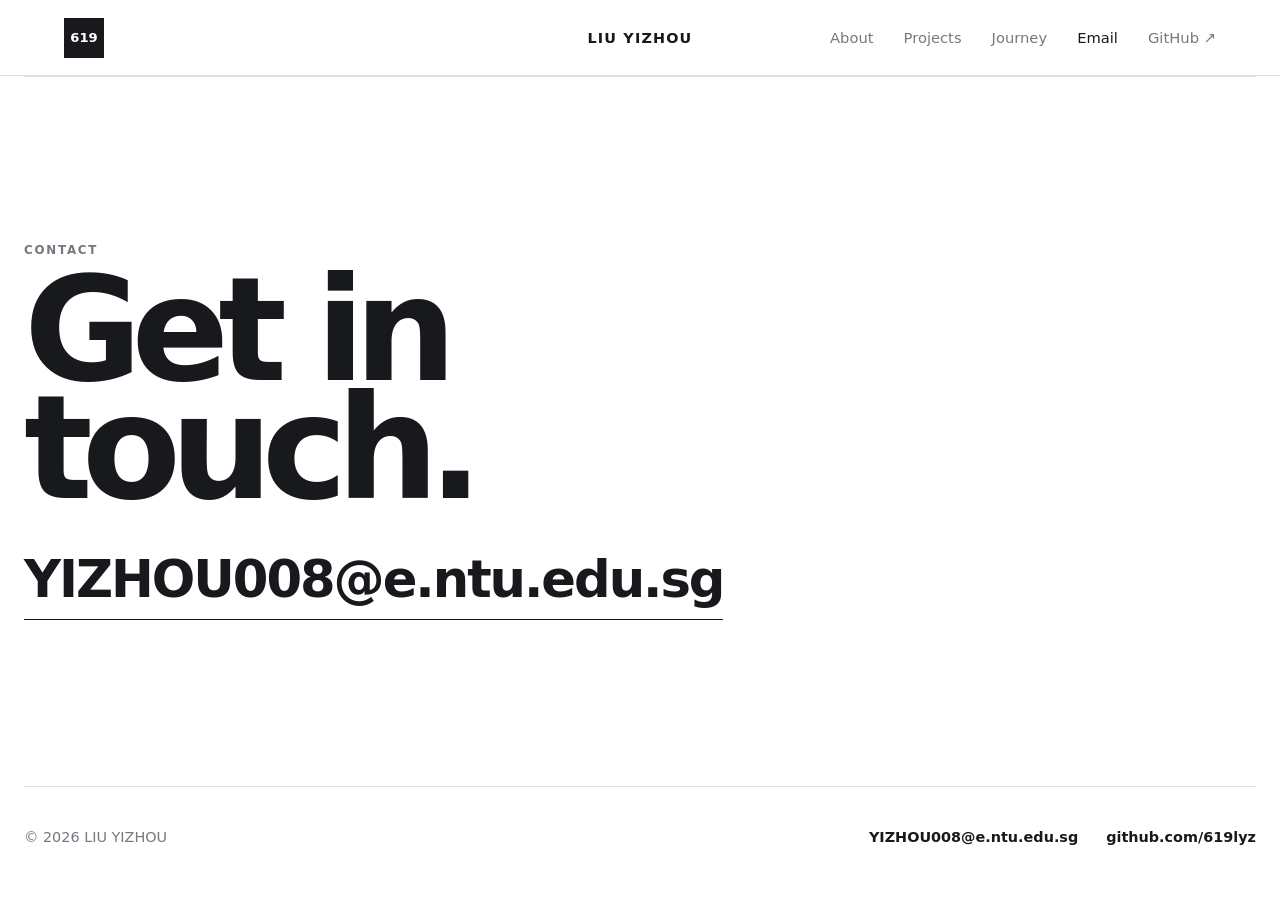
==== contact.html @ e29d1097 "Add contact page" ====
<!doctype html>
<html lang="zh-CN">
  <head>
    <meta charset="utf-8" />
    <meta name="viewport" content="width=device-width, initial-scale=1" />
    <meta name="description" content="LIU YIZHOU 的联系方式。" />
    <title>Contact | LIU YIZHOU</title>
    <link rel="stylesheet" href="styles.css" />
  </head>
  <body>
    <header class="site-header">
      <a class="brand-mark" href="index.html#top" aria-label="回到首页">619</a>
      <a class="site-name" href="index.html#top">LIU YIZHOU</a>
      <nav class="nav" aria-label="主导航">
        <a href="index.html#about">About</a>
        <a href="index.html#projects-list">Projects</a>
        <a href="index.html#journey">Journey</a>
        <a class="active" href="contact.html" aria-current="page">Email</a>
        <a href="https://github.com/619lyz">GitHub ↗</a>
      </nav>
    </header>

    <main class="contact-page">
      <section class="contact-hero" aria-labelledby="contact-title">
        <p class="eyebrow">Contact</p>
        <h1 id="contact-title">Get in touch.</h1>
        <a class="contact-email" href="mailto:YIZHOU008@e.ntu.edu.sg">
          YIZHOU008@e.ntu.edu.sg
        </a>
      </section>
    </main>

    <footer class="footer">
      <p>© <span id="year"></span> LIU YIZHOU</p>
      <div class="footer-links">
        <a href="mailto:YIZHOU008@e.ntu.edu.sg">YIZHOU008@e.ntu.edu.sg</a>
        <a href="https://github.com/619lyz">github.com/619lyz</a>
      </div>
    </footer>

    <script type="module" src="script.js"></script>
  </body>
</html>
---- styles.css ----
:root {
  color-scheme: light;
  --ink: #17191c;
  --muted: #747980;
  --line: #dedfe1;
  --soft: #f4f5f6;
  --blue: #1268d7;
  font-family:
    Inter, ui-sans-serif, system-ui, -apple-system, BlinkMacSystemFont, "Segoe UI", sans-serif;
}

* {
  box-sizing: border-box;
}

html {
  scroll-behavior: smooth;
}

body {
  margin: 0;
  background: #fff;
  color: var(--ink);
}

a {
  color: inherit;
}

.site-header {
  position: sticky;
  top: 0;
  z-index: 10;
  display: grid;
  grid-template-columns: 1fr auto 1fr;
  align-items: center;
  min-height: 76px;
  padding: 15px clamp(20px, 5vw, 72px);
  border-bottom: 1px solid var(--line);
  background: rgba(255, 255, 255, 0.94);
  backdrop-filter: blur(18px);
}

.brand-mark {
  display: grid;
  width: 40px;
  height: 40px;
  place-items: center;
  justify-self: start;
  background: var(--ink);
  color: #fff;
  font-size: 0.82rem;
  font-weight: 850;
  text-decoration: none;
}

.site-name {
  font-size: 0.9rem;
  font-weight: 850;
  letter-spacing: 0.08em;
  text-decoration: none;
}

.nav {
  display: flex;
  align-items: center;
  gap: 30px;
  justify-self: end;
}

.nav a {
  color: var(--muted);
  font-size: 0.92rem;
  text-decoration: none;
}

.nav a:hover,
.nav .active {
  color: var(--ink);
}

main,
.footer {
  width: min(1280px, calc(100% - 48px));
  margin: 0 auto;
}

.projects {
  padding: clamp(72px, 10vw, 138px) 0 110px;
}

.projects-heading {
  margin-bottom: clamp(62px, 8vw, 100px);
}

.eyebrow,
.project-type {
  margin: 0 0 14px;
  color: var(--muted);
  font-size: 0.74rem;
  font-weight: 800;
  letter-spacing: 0.15em;
  text-transform: uppercase;
}

h1,
h2,
p {
  overflow-wrap: anywhere;
}

h1 {
  margin: 0;
  font-size: clamp(4.5rem, 12vw, 9rem);
  line-height: 0.82;
  letter-spacing: -0.075em;
}

.projects-heading > p:last-child {
  margin: 32px 0 0;
  color: var(--muted);
  font-size: 1.08rem;
}

.lab-intro {
  display: grid;
  grid-template-columns: minmax(0, 0.9fr) minmax(360px, 0.72fr);
  gap: clamp(48px, 9vw, 128px);
  align-items: center;
  margin-bottom: clamp(120px, 15vw, 190px);
  border-top: 1px solid var(--line);
  padding-top: 40px;
}

.lab-intro-copy {
  max-width: 640px;
}

.lab-intro h2 {
  margin: 0;
  font-size: clamp(2.8rem, 6vw, 5.7rem);
  line-height: 0.94;
  letter-spacing: -0.065em;
}

.lab-intro-copy > p:last-child {
  max-width: 570px;
  margin: 34px 0 0;
  color: var(--muted);
  font-size: 1.04rem;
  line-height: 1.85;
}

.lab-photo {
  position: relative;
  width: min(100%, 470px);
  margin: 0;
  justify-self: end;
  border-radius: 30px;
  padding: 10px;
  background: #fff;
  box-shadow:
    0 34px 70px rgba(20, 25, 32, 0.14),
    0 10px 24px rgba(20, 25, 32, 0.08);
  transform: rotate(1.8deg);
  animation: photo-float 5.5s ease-in-out infinite;
  transition:
    box-shadow 300ms ease,
    transform 300ms ease;
}

.lab-photo::before {
  position: absolute;
  z-index: -1;
  inset: 12% -8% -7% 10%;
  border-radius: 36px;
  background: rgba(18, 104, 215, 0.08);
  content: "";
  filter: blur(2px);
}

.lab-photo:hover {
  animation: none;
  box-shadow:
    0 42px 82px rgba(20, 25, 32, 0.17),
    0 12px 28px rgba(20, 25, 32, 0.09);
  transform: rotate(0deg) translateY(-8px);
}

.lab-photo img {
  display: block;
  width: 100%;
  height: auto;
  aspect-ratio: 3 / 4;
  border-radius: 22px;
  object-fit: cover;
}

@keyframes photo-float {
  0%,
  100% {
    transform: rotate(1.8deg) translateY(0);
  }

  50% {
    transform: rotate(1deg) translateY(-12px);
  }
}

.project-list {
  margin: 0;
  padding: 0;
  list-style: none;
}

.project-list > li {
  border-top: 1px solid var(--line);
  padding: 40px 0 72px;
}

.project {
  display: grid;
  grid-template-columns: minmax(0, 1.05fr) minmax(360px, 0.95fr);
  gap: clamp(38px, 6vw, 84px);
  align-items: start;
}

.project-visual {
  position: relative;
  display: grid;
  min-height: 460px;
  place-items: center;
  background: #fff;
  overflow: hidden;
}

.project-visual img {
  position: relative;
  z-index: 1;
  display: block;
  width: min(64%, 450px);
  height: auto;
  transition: transform 320ms ease;
}

.project--rokae .project-visual img {
  width: min(76%, 560px);
}

.project-visual:hover img {
  transform: translateY(-8px) scale(1.015);
}

.project-index {
  position: absolute;
  z-index: 2;
  top: 24px;
  font-size: 0.7rem;
  font-weight: 850;
  letter-spacing: 0.14em;
}

.project-index {
  left: 26px;
  color: var(--muted);
}

.project-info {
  display: grid;
  gap: 32px;
  padding-top: 8px;
}

.project-info h2 {
  margin: 0;
  font-size: clamp(2.6rem, 5vw, 5rem);
  line-height: 0.92;
  letter-spacing: -0.065em;
}

.project-description {
  margin: 0;
  color: var(--muted);
  font-size: 1.02rem;
  line-height: 1.8;
}

.project-link {
  display: inline-flex;
  width: fit-content;
  align-items: center;
  gap: 18px;
  border-bottom: 1px solid var(--ink);
  padding: 0 0 8px;
  font-weight: 800;
  text-decoration: none;
}

.project-link span {
  font-size: 1.15rem;
  transition: transform 180ms ease;
}

.project-link:hover span {
  transform: translate(3px, -3px);
}

.journey {
  display: grid;
  grid-template-columns: minmax(260px, 0.7fr) minmax(0, 1.3fr);
  gap: clamp(48px, 9vw, 130px);
  margin-top: clamp(80px, 12vw, 160px);
  border-top: 1px solid var(--line);
  padding-top: 48px;
}

.journey-heading h2 {
  max-width: 500px;
  margin: 0;
  font-size: clamp(2.4rem, 5vw, 4.8rem);
  line-height: 0.95;
  letter-spacing: -0.06em;
}

.timeline {
  position: relative;
  margin: 0;
  padding: 0 0 0 32px;
  list-style: none;
}

.timeline::before {
  position: absolute;
  top: 8px;
  bottom: 8px;
  left: 6px;
  width: 1px;
  background: var(--line);
  content: "";
}

.timeline-item {
  position: relative;
  display: grid;
  grid-template-columns: 160px 1fr;
  gap: 30px;
  padding: 0 0 56px;
}

.timeline-item:last-child {
  padding-bottom: 0;
}

.timeline-item::before {
  position: absolute;
  top: 6px;
  left: -32px;
  width: 11px;
  height: 11px;
  border: 3px solid #fff;
  border-radius: 50%;
  background: var(--ink);
  box-shadow: 0 0 0 1px var(--ink);
  content: "";
}

.timeline-item.current::before {
  background: var(--blue);
  box-shadow: 0 0 0 1px var(--blue);
}

.timeline time {
  color: var(--muted);
  font-size: 0.78rem;
  font-weight: 800;
  letter-spacing: 0.06em;
}

.timeline-content h3 {
  margin: 6px 0 0;
  font-size: clamp(1.5rem, 3vw, 2.4rem);
  line-height: 1.08;
  letter-spacing: -0.04em;
}

.timeline-place {
  margin: 0;
  font-weight: 800;
}

.timeline-content > p:last-child:not(.timeline-place) {
  margin: 12px 0 0;
  color: var(--muted);
}

.contact-page {
  min-height: calc(100vh - 190px);
}

.contact-hero {
  display: grid;
  align-content: center;
  min-height: calc(100vh - 190px);
  border-top: 1px solid var(--line);
  padding: clamp(72px, 10vw, 132px) 0;
}

.contact-hero h1 {
  max-width: 860px;
}

.contact-email {
  width: fit-content;
  margin-top: 42px;
  border-bottom: 1px solid var(--ink);
  padding-bottom: 10px;
  color: var(--ink);
  font-size: clamp(1.35rem, 4vw, 3.4rem);
  font-weight: 850;
  letter-spacing: -0.04em;
  text-decoration: none;
}

.footer {
  display: flex;
  align-items: center;
  justify-content: space-between;
  gap: 20px;
  border-top: 1px solid var(--line);
  padding: 28px 0 42px;
  color: var(--muted);
  font-size: 0.9rem;
}

.footer a {
  color: var(--ink);
  font-weight: 700;
  text-decoration: none;
}

.footer-links {
  display: flex;
  flex-wrap: wrap;
  gap: 12px 28px;
  justify-content: flex-end;
}

@media (max-width: 860px) {
  .lab-intro,
  .journey,
  .project {
    grid-template-columns: 1fr;
  }

  .lab-photo {
    width: min(100%, 560px);
    justify-self: start;
  }

  .journey {
    gap: 44px;
  }

  .project-visual {
    min-height: 440px;
  }

  .project-info {
    max-width: 680px;
  }
}

@media (max-width: 560px) {
  .site-header {
    position: static;
    grid-template-columns: auto 1fr;
    gap: 14px 18px;
  }

  .site-name {
    justify-self: end;
  }

  .nav {
    grid-column: 1 / -1;
    width: 100%;
    justify-content: space-between;
  }

  main,
  .footer {
    width: min(100% - 28px, 1280px);
  }

  .projects {
    padding-top: 64px;
  }

  .lab-intro {
    gap: 42px;
  }

  .timeline-item {
    grid-template-columns: 1fr;
    gap: 8px;
  }

  .lab-photo {
    width: calc(100% - 12px);
    border-radius: 22px;
    transform: rotate(0.8deg);
  }

  .lab-photo img {
    border-radius: 15px;
  }

  h1 {
    font-size: clamp(4rem, 23vw, 6.5rem);
  }

  .project-list > li {
    padding-top: 24px;
  }

  .project-visual {
    min-height: 350px;
  }

  .project-visual img {
    width: min(72%, 360px);
  }

  .project--rokae .project-visual img {
    width: min(88%, 430px);
  }

  .project-info h2 {
    font-size: 3.2rem;
  }

  .footer {
    align-items: flex-start;
    flex-direction: column;
  }

  .footer-links {
    flex-direction: column;
    justify-content: flex-start;
  }
}

@media (prefers-reduced-motion: reduce) {
  .lab-photo {
    animation: none;
  }
}
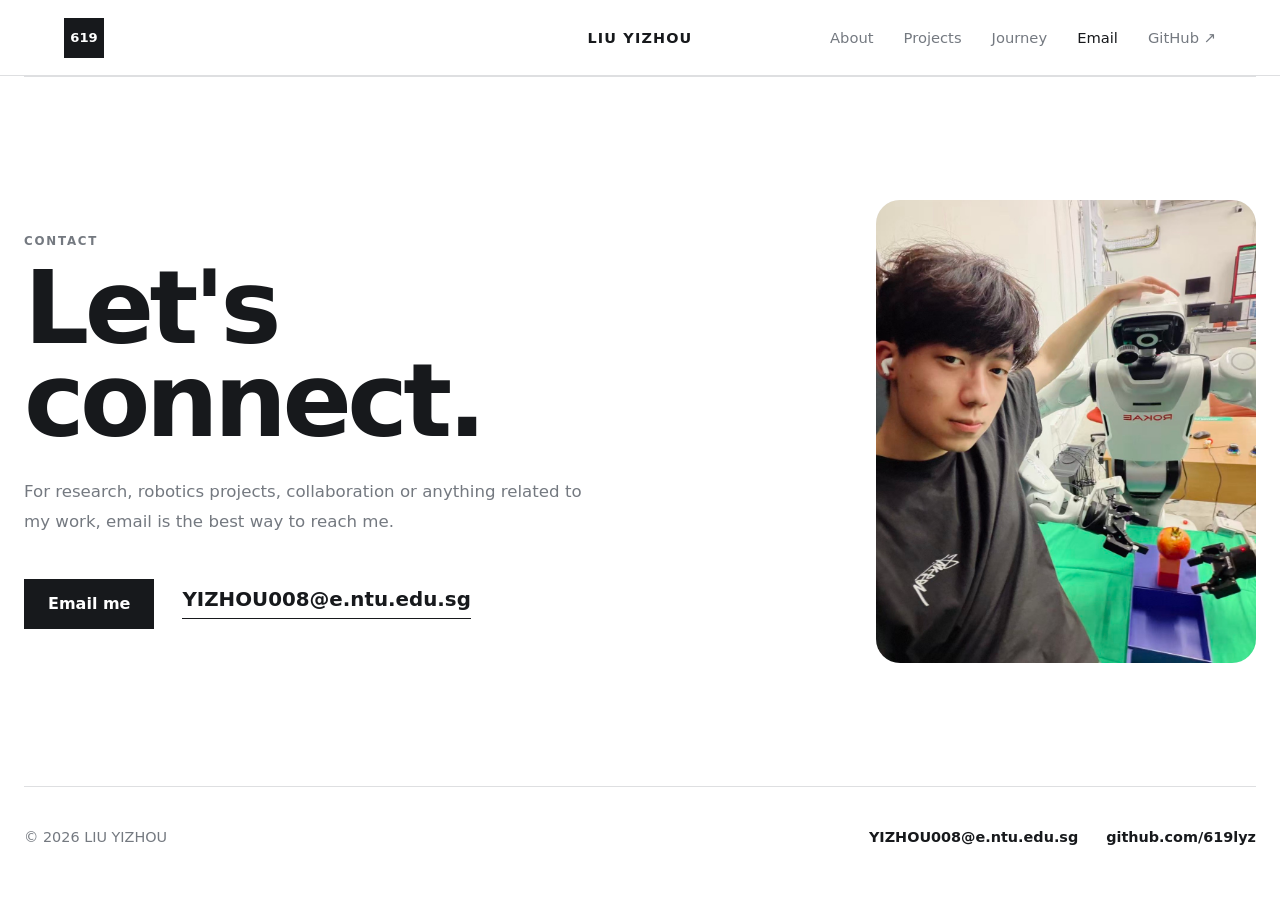
==== commit 6b31b1fe: "Improve contact page layout" ====
--- a/contact.html
+++ b/contact.html
@@ -22,11 +22,28 @@
 
     <main class="contact-page">
       <section class="contact-hero" aria-labelledby="contact-title">
-        <p class="eyebrow">Contact</p>
-        <h1 id="contact-title">Get in touch.</h1>
-        <a class="contact-email" href="mailto:YIZHOU008@e.ntu.edu.sg">
-          YIZHOU008@e.ntu.edu.sg
-        </a>
+        <div class="contact-copy">
+          <p class="eyebrow">Contact</p>
+          <h1 id="contact-title">Let&apos;s connect.</h1>
+          <p>
+            For research, robotics projects, collaboration or anything related to my work,
+            email is the best way to reach me.
+          </p>
+          <div class="contact-actions">
+            <a class="contact-button" href="mailto:YIZHOU008@e.ntu.edu.sg">Email me</a>
+            <a class="contact-address" href="mailto:YIZHOU008@e.ntu.edu.sg">
+              YIZHOU008@e.ntu.edu.sg
+            </a>
+          </div>
+        </div>
+        <figure class="contact-photo">
+          <img
+            src="assets/liu-yizhou-rokae-lab.jpg"
+            alt="刘一舟在实验室与 ROKAE 轮式双臂机器人合影"
+            width="1049"
+            height="1400"
+          />
+        </figure>
       </section>
     </main>
 
--- a/styles.css
+++ b/styles.css
@@ -399,26 +399,89 @@
 
 .contact-hero {
   display: grid;
-  align-content: center;
+  grid-template-columns: minmax(0, 0.95fr) minmax(300px, 0.55fr);
+  gap: clamp(42px, 8vw, 116px);
+  align-items: center;
+  min-width: 0;
   min-height: calc(100vh - 190px);
   border-top: 1px solid var(--line);
-  padding: clamp(72px, 10vw, 132px) 0;
-}
-
-.contact-hero h1 {
-  max-width: 860px;
-}
-
-.contact-email {
+  padding: clamp(64px, 9vw, 116px) 0;
+}
+
+.contact-copy {
+  min-width: 0;
+  max-width: 760px;
+}
+
+.contact-copy h1 {
+  max-width: 740px;
+  font-size: clamp(3.4rem, 8vw, 6.6rem);
+  line-height: 0.9;
+  letter-spacing: -0.045em;
+}
+
+.contact-copy > p:not(.eyebrow) {
+  max-width: min(560px, 100%);
+  margin: 30px 0 0;
+  color: var(--muted);
+  font-size: 1.04rem;
+  line-height: 1.8;
+}
+
+.contact-actions {
+  display: flex;
+  flex-wrap: wrap;
+  gap: 18px 28px;
+  align-items: center;
+  margin-top: 42px;
+}
+
+.contact-button {
+  display: inline-flex;
+  min-height: 50px;
+  align-items: center;
+  justify-content: center;
+  background: var(--ink);
+  color: #fff;
+  padding: 0 24px;
+  font-weight: 850;
+  text-decoration: none;
+}
+
+.contact-address {
   width: fit-content;
-  margin-top: 42px;
+  max-width: 100%;
   border-bottom: 1px solid var(--ink);
-  padding-bottom: 10px;
+  padding-bottom: 7px;
   color: var(--ink);
-  font-size: clamp(1.35rem, 4vw, 3.4rem);
-  font-weight: 850;
-  letter-spacing: -0.04em;
+  font-size: clamp(1rem, 2vw, 1.24rem);
+  font-weight: 800;
+  overflow-wrap: anywhere;
   text-decoration: none;
+}
+
+.contact-photo {
+  position: relative;
+  width: min(100%, 380px);
+  margin: 0;
+  justify-self: end;
+  border-radius: 24px;
+  overflow: hidden;
+  background: var(--soft);
+}
+
+.contact-photo::before {
+  display: block;
+  padding-top: 122%;
+  content: "";
+}
+
+.contact-photo img {
+  position: absolute;
+  inset: 0;
+  width: 100%;
+  height: 100%;
+  object-fit: cover;
 }
 
 .footer {
@@ -448,7 +511,8 @@
 @media (max-width: 860px) {
   .lab-intro,
   .journey,
-  .project {
+  .project,
+  .contact-hero {
     grid-template-columns: 1fr;
   }
 
@@ -467,6 +531,11 @@
 
   .project-info {
     max-width: 680px;
+  }
+
+  .contact-photo {
+    width: min(100%, 520px);
+    justify-self: start;
   }
 }
 
@@ -478,13 +547,20 @@
   }
 
   .site-name {
-    justify-self: end;
+    justify-self: start;
   }
 
   .nav {
     grid-column: 1 / -1;
+    min-width: 0;
     width: 100%;
-    justify-content: space-between;
+    flex-wrap: wrap;
+    gap: 14px 16px;
+    justify-content: flex-start;
+  }
+
+  .nav a {
+    font-size: 0.9rem;
   }
 
   main,
@@ -539,6 +615,19 @@
     font-size: 3.2rem;
   }
 
+  .contact-copy h1 {
+    font-size: clamp(3.4rem, 18vw, 5.4rem);
+  }
+
+  .contact-copy > p:not(.eyebrow) {
+    max-width: 330px;
+  }
+
+  .contact-actions {
+    align-items: flex-start;
+    flex-direction: column;
+  }
+
   .footer {
     align-items: flex-start;
     flex-direction: column;
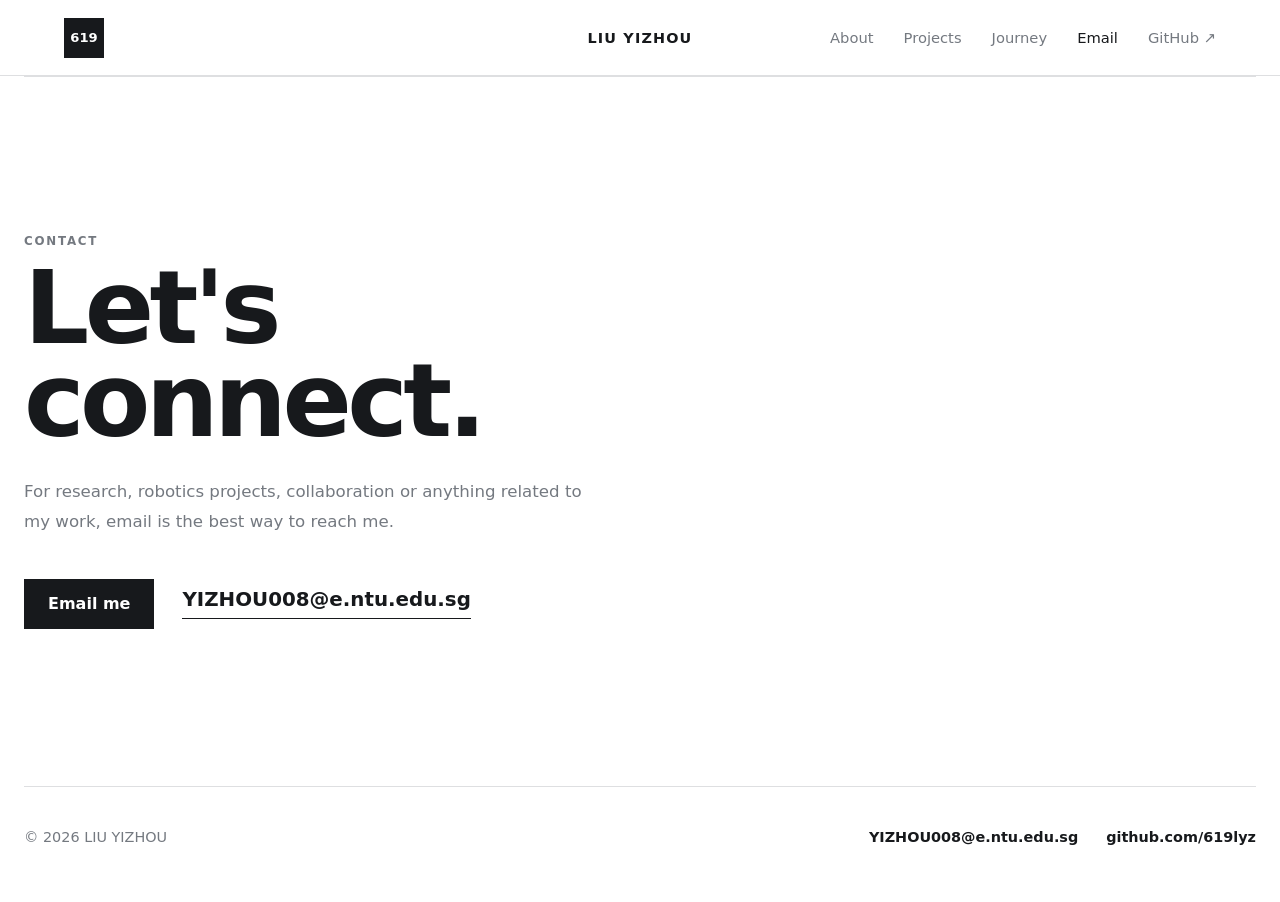
==== commit ecd64596: "Remove personal photo from homepage and contact page" ====
--- a/contact.html
+++ b/contact.html
@@ -36,14 +36,6 @@
             </a>
           </div>
         </div>
-        <figure class="contact-photo">
-          <img
-            src="assets/liu-yizhou-rokae-lab.jpg"
-            alt="刘一舟在实验室与 ROKAE 轮式双臂机器人合影"
-            width="1049"
-            height="1400"
-          />
-        </figure>
       </section>
     </main>
 
--- a/styles.css
+++ b/styles.css
@@ -14,11 +14,13 @@
 }
 
 html {
+  overflow-x: hidden;
   scroll-behavior: smooth;
 }
 
 body {
   margin: 0;
+  overflow-x: hidden;
   background: #fff;
   color: var(--ink);
 }
@@ -86,7 +88,7 @@
 }
 
 .projects {
-  padding: clamp(72px, 10vw, 138px) 0 110px;
+  padding: clamp(36px, 5vw, 64px) 0 110px;
 }
 
 .projects-heading {
@@ -123,88 +125,37 @@
 }
 
 .lab-intro {
-  display: grid;
-  grid-template-columns: minmax(0, 0.9fr) minmax(360px, 0.72fr);
-  gap: clamp(48px, 9vw, 128px);
-  align-items: center;
-  margin-bottom: clamp(120px, 15vw, 190px);
+  min-width: 0;
+  margin-bottom: clamp(80px, 10vw, 128px);
   border-top: 1px solid var(--line);
-  padding-top: 40px;
+  padding-top: 32px;
 }
 
 .lab-intro-copy {
+  width: 100%;
+  min-width: 0;
   max-width: 640px;
+  padding-top: clamp(36px, 6vw, 88px);
 }
 
 .lab-intro h2 {
+  max-width: 100%;
   margin: 0;
   font-size: clamp(2.8rem, 6vw, 5.7rem);
   line-height: 0.94;
   letter-spacing: -0.065em;
 }
 
+.lab-intro h2 span {
+  display: block;
+}
+
 .lab-intro-copy > p:last-child {
   max-width: 570px;
   margin: 34px 0 0;
   color: var(--muted);
   font-size: 1.04rem;
   line-height: 1.85;
-}
-
-.lab-photo {
-  position: relative;
-  width: min(100%, 470px);
-  margin: 0;
-  justify-self: end;
-  border-radius: 30px;
-  padding: 10px;
-  background: #fff;
-  box-shadow:
-    0 34px 70px rgba(20, 25, 32, 0.14),
-    0 10px 24px rgba(20, 25, 32, 0.08);
-  transform: rotate(1.8deg);
-  animation: photo-float 5.5s ease-in-out infinite;
-  transition:
-    box-shadow 300ms ease,
-    transform 300ms ease;
-}
-
-.lab-photo::before {
-  position: absolute;
-  z-index: -1;
-  inset: 12% -8% -7% 10%;
-  border-radius: 36px;
-  background: rgba(18, 104, 215, 0.08);
-  content: "";
-  filter: blur(2px);
-}
-
-.lab-photo:hover {
-  animation: none;
-  box-shadow:
-    0 42px 82px rgba(20, 25, 32, 0.17),
-    0 12px 28px rgba(20, 25, 32, 0.09);
-  transform: rotate(0deg) translateY(-8px);
-}
-
-.lab-photo img {
-  display: block;
-  width: 100%;
-  height: auto;
-  aspect-ratio: 3 / 4;
-  border-radius: 22px;
-  object-fit: cover;
-}
-
-@keyframes photo-float {
-  0%,
-  100% {
-    transform: rotate(1.8deg) translateY(0);
-  }
-
-  50% {
-    transform: rotate(1deg) translateY(-12px);
-  }
 }
 
 .project-list {
@@ -399,8 +350,7 @@
 
 .contact-hero {
   display: grid;
-  grid-template-columns: minmax(0, 0.95fr) minmax(300px, 0.55fr);
-  gap: clamp(42px, 8vw, 116px);
+  grid-template-columns: minmax(0, 1fr);
   align-items: center;
   min-width: 0;
   min-height: calc(100vh - 190px);
@@ -460,30 +410,6 @@
   text-decoration: none;
 }
 
-.contact-photo {
-  position: relative;
-  width: min(100%, 380px);
-  margin: 0;
-  justify-self: end;
-  border-radius: 24px;
-  overflow: hidden;
-  background: var(--soft);
-}
-
-.contact-photo::before {
-  display: block;
-  padding-top: 122%;
-  content: "";
-}
-
-.contact-photo img {
-  position: absolute;
-  inset: 0;
-  width: 100%;
-  height: 100%;
-  object-fit: cover;
-}
-
 .footer {
   display: flex;
   align-items: center;
@@ -509,16 +435,9 @@
 }
 
 @media (max-width: 860px) {
-  .lab-intro,
   .journey,
-  .project,
-  .contact-hero {
+  .project {
     grid-template-columns: 1fr;
-  }
-
-  .lab-photo {
-    width: min(100%, 560px);
-    justify-self: start;
   }
 
   .journey {
@@ -531,11 +450,6 @@
 
   .project-info {
     max-width: 680px;
-  }
-
-  .contact-photo {
-    width: min(100%, 520px);
-    justify-self: start;
   }
 }
 
@@ -569,11 +483,23 @@
   }
 
   .projects {
-    padding-top: 64px;
-  }
-
-  .lab-intro {
-    gap: 42px;
+    padding-top: 36px;
+  }
+
+  .lab-intro-copy {
+    max-width: calc(100vw - 28px);
+    padding-top: 28px;
+  }
+
+  .lab-intro h2 {
+    max-width: calc(100vw - 28px);
+    font-size: clamp(2.7rem, 11vw, 3.15rem);
+    line-height: 0.96;
+    letter-spacing: -0.05em;
+  }
+
+  .lab-intro-copy > p:last-child {
+    max-width: 330px;
   }
 
   .timeline-item {
@@ -581,16 +507,6 @@
     gap: 8px;
   }
 
-  .lab-photo {
-    width: calc(100% - 12px);
-    border-radius: 22px;
-    transform: rotate(0.8deg);
-  }
-
-  .lab-photo img {
-    border-radius: 15px;
-  }
-
   h1 {
     font-size: clamp(4rem, 23vw, 6.5rem);
   }
@@ -638,9 +554,3 @@
     justify-content: flex-start;
   }
 }
-
-@media (prefers-reduced-motion: reduce) {
-  .lab-photo {
-    animation: none;
-  }
-}
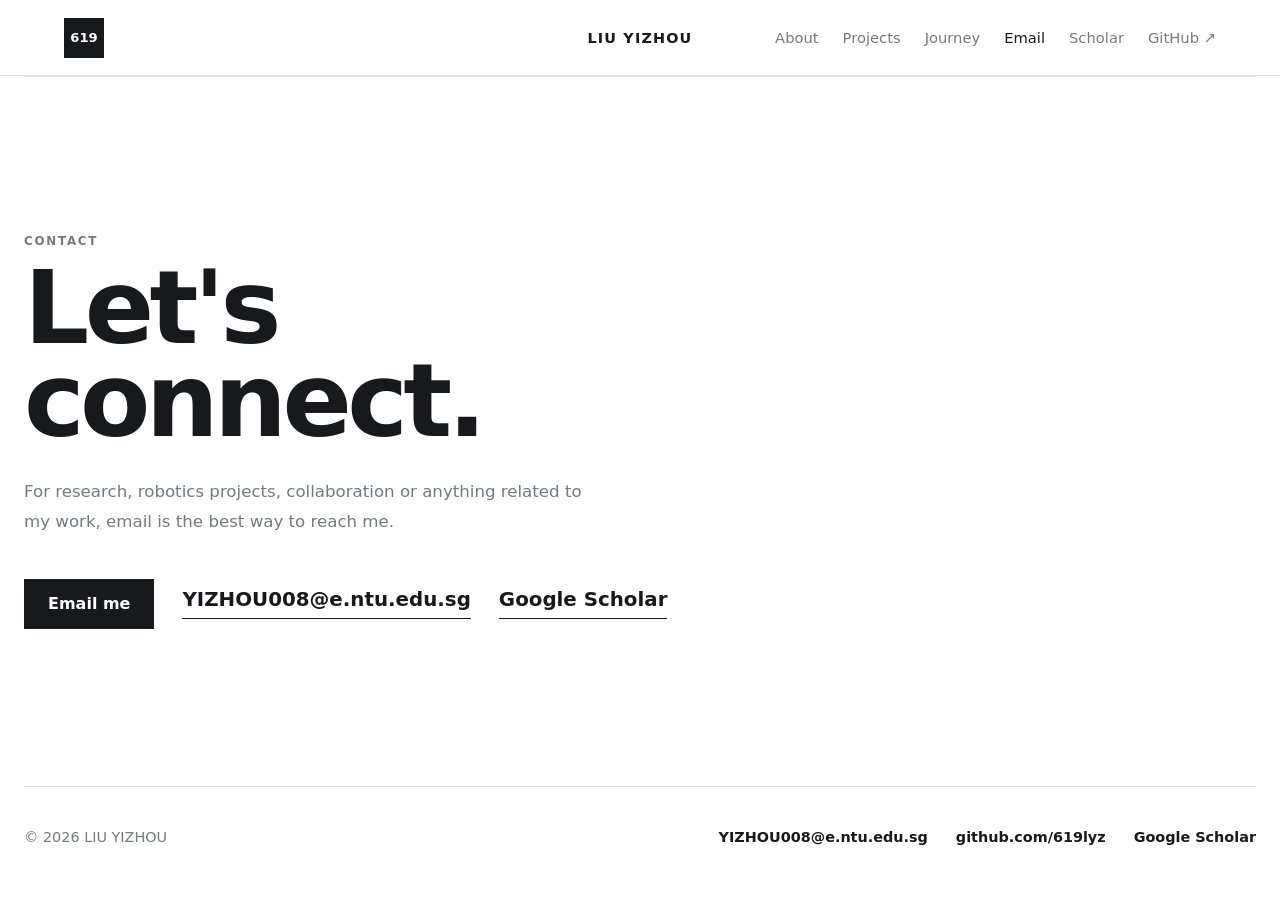
==== commit b077ec0d: "Add Google Scholar profile links" ====
--- a/contact.html
+++ b/contact.html
@@ -16,6 +16,7 @@
         <a href="index.html#projects-list">Projects</a>
         <a href="index.html#journey">Journey</a>
         <a class="active" href="contact.html" aria-current="page">Email</a>
+        <a href="https://scholar.google.com/citations?user=Ahg1phgAAAAJ&amp;hl=zh-CN" aria-label="Google Scholar">Scholar</a>
         <a href="https://github.com/619lyz">GitHub ↗</a>
       </nav>
     </header>
@@ -34,6 +35,7 @@
             <a class="contact-address" href="mailto:YIZHOU008@e.ntu.edu.sg">
               YIZHOU008@e.ntu.edu.sg
             </a>
+            <a class="contact-address" href="https://scholar.google.com/citations?user=Ahg1phgAAAAJ&amp;hl=zh-CN">Google Scholar</a>
           </div>
         </div>
       </section>
@@ -44,6 +46,7 @@
       <div class="footer-links">
         <a href="mailto:YIZHOU008@e.ntu.edu.sg">YIZHOU008@e.ntu.edu.sg</a>
         <a href="https://github.com/619lyz">github.com/619lyz</a>
+        <a href="https://scholar.google.com/citations?user=Ahg1phgAAAAJ&amp;hl=zh-CN">Google Scholar</a>
       </div>
     </footer>
 
--- a/styles.css
+++ b/styles.css
@@ -65,8 +65,11 @@
 
 .nav {
   display: flex;
-  align-items: center;
-  gap: 30px;
+  flex-wrap: wrap;
+  min-width: 0;
+  align-items: center;
+  gap: 12px 24px;
+  justify-content: flex-end;
   justify-self: end;
 }
 
@@ -198,6 +201,27 @@
   width: min(76%, 560px);
 }
 
+.project-media {
+  min-width: 0;
+  margin: 0;
+}
+
+.project--iros .project-visual {
+  min-height: 0;
+  padding-top: 64px;
+}
+
+.project--iros .project-visual img {
+  width: 100%;
+}
+
+.project-media figcaption {
+  margin-top: 14px;
+  color: var(--muted);
+  font-size: 0.75rem;
+  line-height: 1.6;
+}
+
 .project-visual:hover img {
   transform: translateY(-8px) scale(1.015);
 }
@@ -234,6 +258,11 @@
   color: var(--muted);
   font-size: 1.02rem;
   line-height: 1.8;
+}
+
+.project--iros h2 {
+  line-height: 1.08;
+  letter-spacing: -0.04em;
 }
 
 .project-link {
